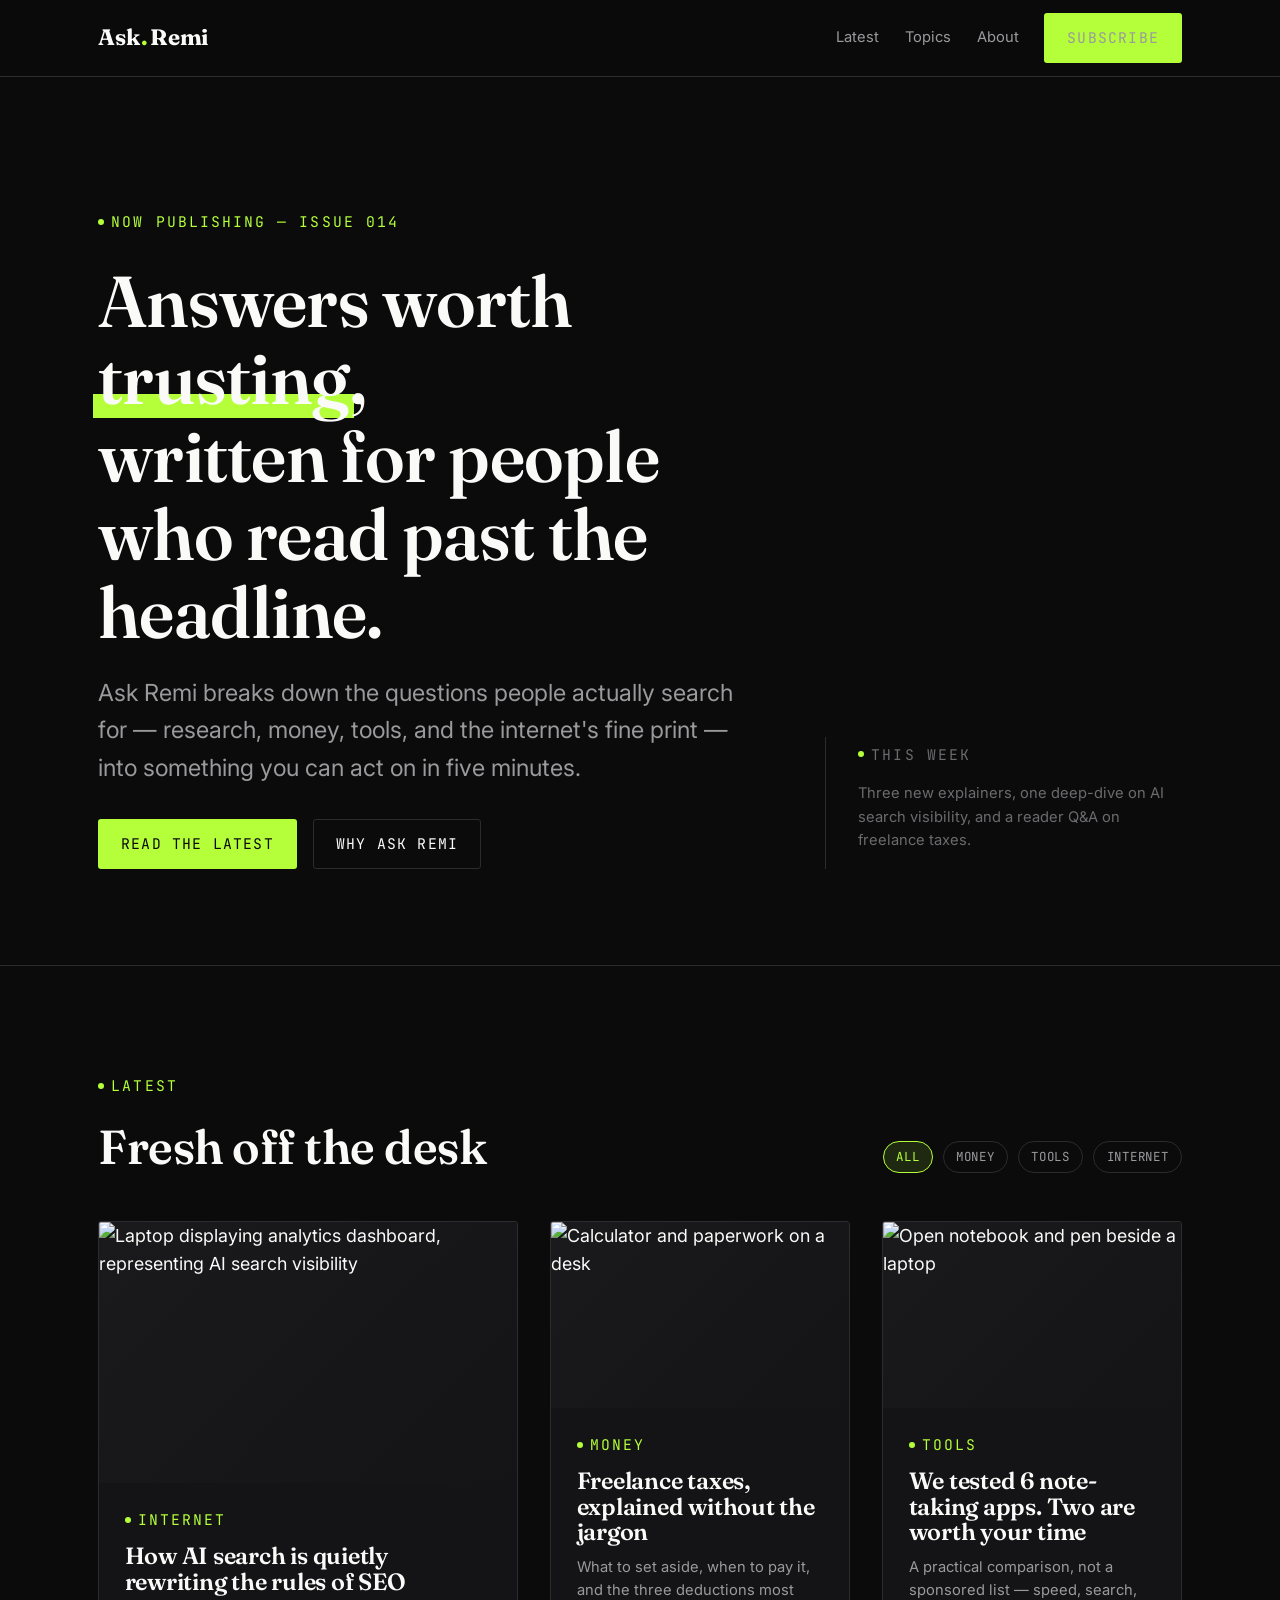
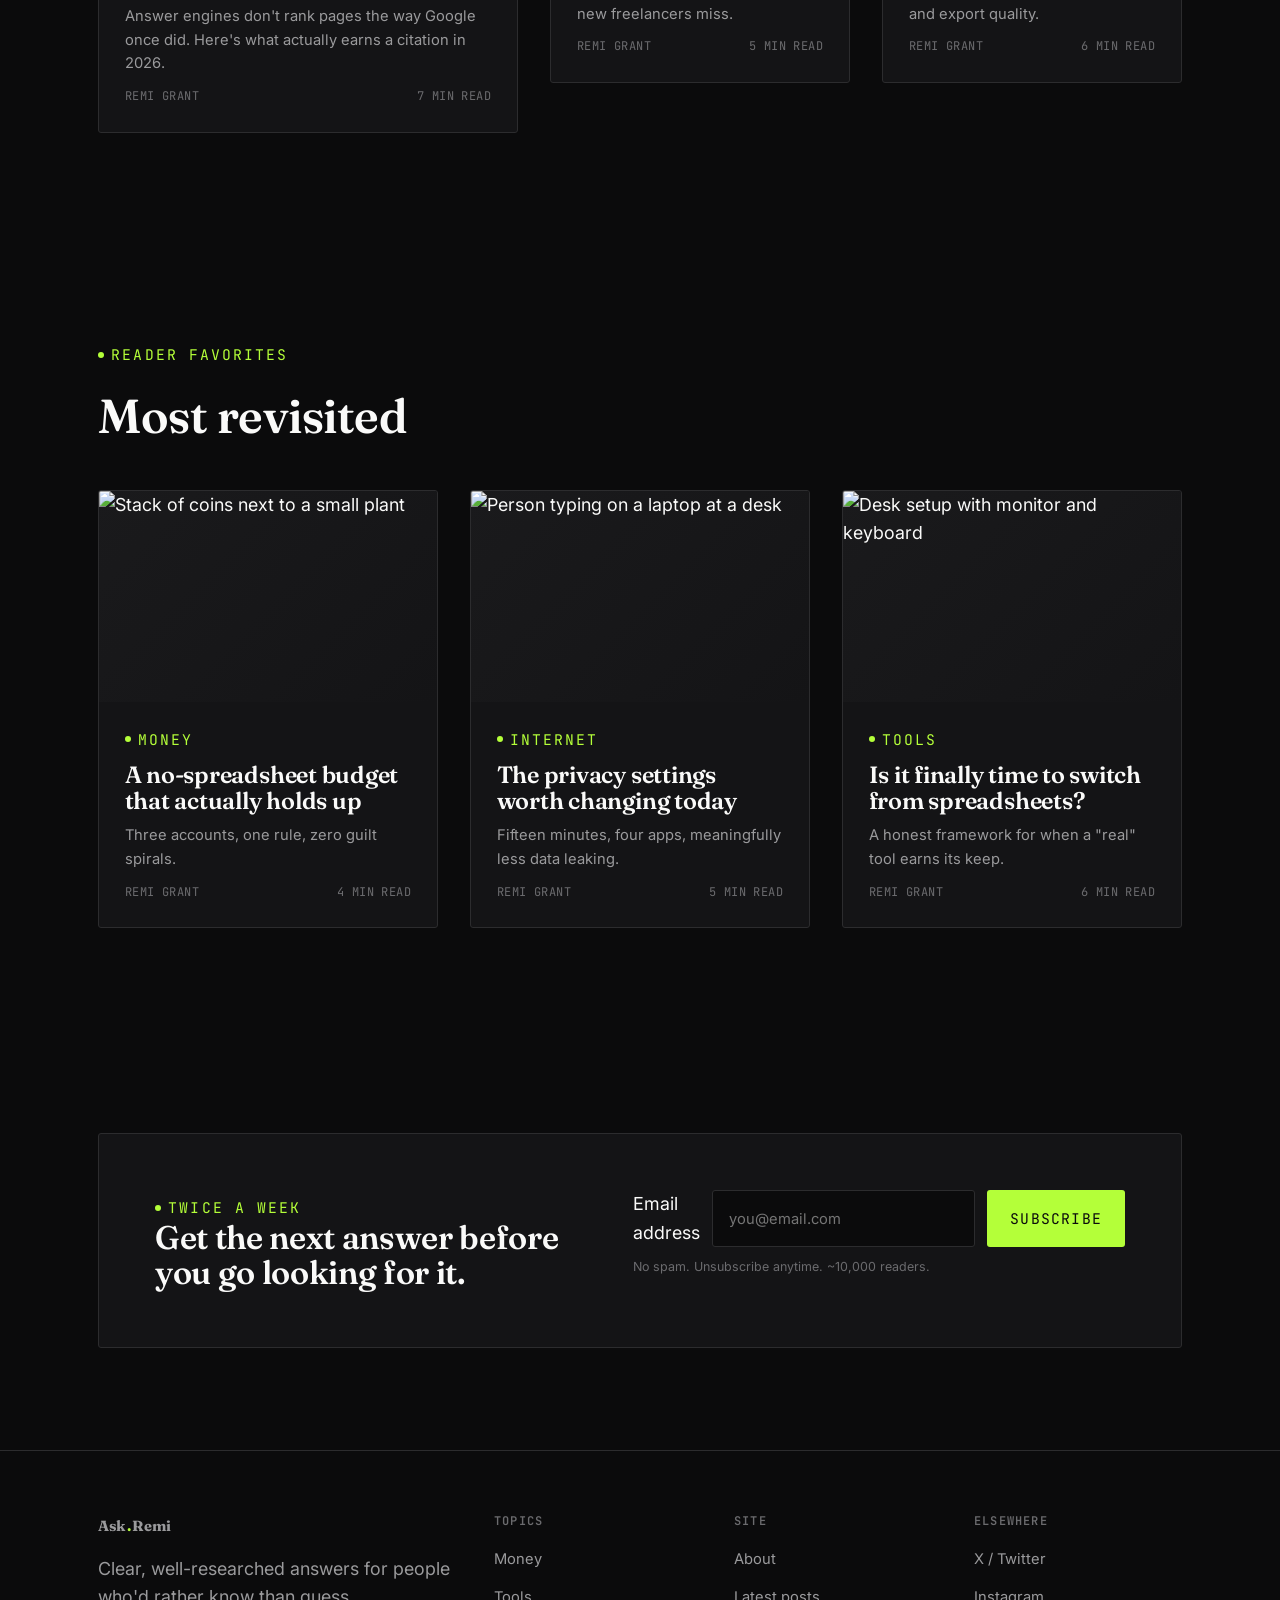
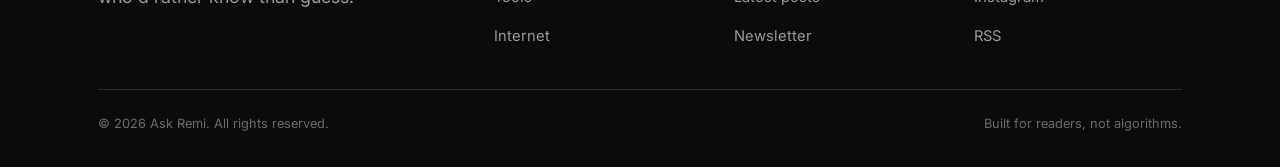
==== index.html @ 65ebf72b "Add files via upload" ====
<!DOCTYPE html>
<html lang="en">
<head>
<meta charset="UTF-8">
<meta name="viewport" content="width=device-width, initial-scale=1.0">

<!-- ============================================================
     SEO — Primary meta tags
     Edit title/description per your homepage focus keyword.
     ============================================================ -->
<title>Ask Remi — Straight Answers, Well Researched</title>
<meta name="description" content="Ask Remi is an independent blog delivering clear, well-researched answers on the questions people actually search for. No fluff, just useful.">
<meta name="robots" content="index, follow">
<link rel="canonical" href="https://www.askremi.com/">

<!-- Open Graph -->
<meta property="og:type" content="website">
<meta property="og:site_name" content="Ask Remi">
<meta property="og:title" content="Ask Remi — Straight Answers, Well Researched">
<meta property="og:description" content="Clear, well-researched answers on the questions people actually search for.">
<meta property="og:image" content="https://www.askremi.com/assets/og-cover.jpg">
<meta property="og:url" content="https://www.askremi.com/">

<!-- Twitter Card -->
<meta name="twitter:card" content="summary_large_image">
<meta name="twitter:title" content="Ask Remi — Straight Answers, Well Researched">
<meta name="twitter:description" content="Clear, well-researched answers on the questions people actually search for.">
<meta name="twitter:image" content="https://www.askremi.com/assets/og-cover.jpg">

<!-- Favicon -->
<link rel="icon" type="image/png" href="assets/favicon.png">

<!-- Fonts -->
<link rel="preconnect" href="https://fonts.googleapis.com">
<link rel="preconnect" href="https://fonts.gstatic.com" crossorigin>
<link href="https://fonts.googleapis.com/css2?family=Fraunces:opsz,wght@9..144,500;9..144,600;9..144,700&family=Inter:wght@400;500;600&family=JetBrains+Mono:wght@400;500&display=swap" rel="stylesheet">

<link rel="stylesheet" href="styles.css">

<!-- JSON-LD: Organization / Website -->
<script type="application/ld+json">
{
  "@context": "https://schema.org",
  "@type": "WebSite",
  "name": "Ask Remi",
  "url": "https://www.askremi.com/",
  "potentialAction": {
    "@type": "SearchAction",
    "target": "https://www.askremi.com/search?q={search_term_string}",
    "query-input": "required name=search_term_string"
  }
}
</script>
</head>
<body>

<!-- ============================================================
     HEADER
     ============================================================ -->
<header class="site-header">
  <div class="wrap">
    <a href="index.html" class="logo" aria-label="Ask Remi home">Ask<span class="dot">.</span>Remi</a>
    <nav class="main-nav" aria-label="Primary">
      <a href="index.html#latest">Latest</a>
      <a href="index.html#topics">Topics</a>
      <a href="about.html">About</a>
      <a href="index.html#newsletter" class="btn btn-primary">Subscribe</a>
    </nav>
    <button class="nav-toggle" aria-label="Toggle menu" aria-expanded="false">☰</button>
  </div>
</header>

<main>

  <!-- ============================================================
       HERO
       ============================================================ -->
  <section class="hero">
    <div class="wrap hero-grid">
      <div>
        <span class="eyebrow">Now publishing — Issue 014</span>
        <h1>Answers worth <span class="mark">trusting</span>,<br>written for people<br>who read past the headline.</h1>
        <p class="hero-sub">Ask Remi breaks down the questions people actually search for — research, money, tools, and the internet's fine print — into something you can act on in five minutes.</p>
        <div class="hero-actions">
          <a href="#latest" class="btn btn-primary">Read the latest</a>
          <a href="about.html" class="btn btn-ghost">Why Ask Remi</a>
        </div>
      </div>
      <div class="hero-meta">
        <p class="eyebrow">This week</p>
        <p>Three new explainers, one deep-dive on AI search visibility, and a reader Q&amp;A on freelance taxes.</p>
      </div>
    </div>
  </section>

  <!-- ============================================================
       FEATURED / LATEST POSTS
       ============================================================ -->
  <section class="section" id="latest">
    <div class="wrap">
      <div class="section-head" data-reveal>
        <div>
          <span class="eyebrow">Latest</span>
          <h2>Fresh off the desk</h2>
        </div>
        <div class="filters" id="topics">
          <button class="filter-pill active" data-filter="all">All</button>
          <button class="filter-pill" data-filter="money">Money</button>
          <button class="filter-pill" data-filter="tools">Tools</button>
          <button class="filter-pill" data-filter="internet">Internet</button>
        </div>
      </div>

      <div class="post-grid featured" data-reveal-group>
        <article class="card" data-category="internet" data-reveal>
          <a href="post-template.html" class="card-media" aria-label="Read: How AI search is rewriting SEO">
            <img src="https://images.unsplash.com/photo-1518770660439-4636190af475?w=1200&q=80" alt="Laptop displaying analytics dashboard, representing AI search visibility">
          </a>
          <div class="card-body">
            <span class="eyebrow">Internet</span>
            <h3><a href="post-template.html">How AI search is quietly rewriting the rules of SEO</a></h3>
            <p class="card-excerpt">Answer engines don't rank pages the way Google once did. Here's what actually earns a citation in 2026.</p>
            <div class="card-foot"><span>Remi Grant</span><span>7 min read</span></div>
          </div>
        </article>

        <article class="card" data-category="money" data-reveal>
          <a href="post-template.html" class="card-media" aria-label="Read: Freelance taxes explained">
            <img src="https://images.unsplash.com/photo-1554224155-6726b3ff858f?w=800&q=80" alt="Calculator and paperwork on a desk">
          </a>
          <div class="card-body">
            <span class="eyebrow">Money</span>
            <h3><a href="post-template.html">Freelance taxes, explained without the jargon</a></h3>
            <p class="card-excerpt">What to set aside, when to pay it, and the three deductions most new freelancers miss.</p>
            <div class="card-foot"><span>Remi Grant</span><span>5 min read</span></div>
          </div>
        </article>

        <article class="card" data-category="tools" data-reveal>
          <a href="post-template.html" class="card-media" aria-label="Read: Best note-taking tools compared">
            <img src="https://images.unsplash.com/photo-1517842645767-c639042777db?w=800&q=80" alt="Open notebook and pen beside a laptop">
          </a>
          <div class="card-body">
            <span class="eyebrow">Tools</span>
            <h3><a href="post-template.html">We tested 6 note-taking apps. Two are worth your time</a></h3>
            <p class="card-excerpt">A practical comparison, not a sponsored list — speed, search, and export quality.</p>
            <div class="card-foot"><span>Remi Grant</span><span>6 min read</span></div>
          </div>
        </article>
      </div>
    </div>
  </section>

  <!-- ============================================================
       SECONDARY POST GRID
       ============================================================ -->
  <section class="section">
    <div class="wrap">
      <div class="section-head" data-reveal>
        <div>
          <span class="eyebrow">Reader favorites</span>
          <h2>Most revisited</h2>
        </div>
      </div>
      <div class="post-grid" data-reveal-group>
        <article class="card" data-category="money" data-reveal>
          <a href="post-template.html" class="card-media">
            <img src="https://images.unsplash.com/photo-1450101499163-c8848c66ca85?w=800&q=80" alt="Stack of coins next to a small plant">
          </a>
          <div class="card-body">
            <span class="eyebrow">Money</span>
            <h3><a href="post-template.html">A no-spreadsheet budget that actually holds up</a></h3>
            <p class="card-excerpt">Three accounts, one rule, zero guilt spirals.</p>
            <div class="card-foot"><span>Remi Grant</span><span>4 min read</span></div>
          </div>
        </article>
        <article class="card" data-category="internet" data-reveal>
          <a href="post-template.html" class="card-media">
            <img src="https://images.unsplash.com/photo-1519389950473-47ba0277781c?w=800&q=80" alt="Person typing on a laptop at a desk">
          </a>
          <div class="card-body">
            <span class="eyebrow">Internet</span>
            <h3><a href="post-template.html">The privacy settings worth changing today</a></h3>
            <p class="card-excerpt">Fifteen minutes, four apps, meaningfully less data leaking.</p>
            <div class="card-foot"><span>Remi Grant</span><span>5 min read</span></div>
          </div>
        </article>
        <article class="card" data-category="tools" data-reveal>
          <a href="post-template.html" class="card-media">
            <img src="https://images.unsplash.com/photo-1484480974693-6ca0a78fb36b?w=800&q=80" alt="Desk setup with monitor and keyboard">
          </a>
          <div class="card-body">
            <span class="eyebrow">Tools</span>
            <h3><a href="post-template.html">Is it finally time to switch from spreadsheets?</a></h3>
            <p class="card-excerpt">A honest framework for when a "real" tool earns its keep.</p>
            <div class="card-foot"><span>Remi Grant</span><span>6 min read</span></div>
          </div>
        </article>
      </div>
    </div>
  </section>

  <!-- ============================================================
       NEWSLETTER CTA
       ============================================================ -->
  <section class="section" id="newsletter">
    <div class="wrap">
      <div class="newsletter" data-reveal>
        <div>
          <span class="eyebrow">Twice a week</span>
          <h2>Get the next answer before you go looking for it.</h2>
        </div>
        <div>
          <form class="newsletter-form" action="#" method="post">
            <label class="visually-hidden" for="email">Email address</label>
            <input id="email" type="email" placeholder="you@email.com" required autocomplete="email">
            <button type="submit" class="btn btn-primary">Subscribe</button>
          </form>
          <p class="newsletter-note">No spam. Unsubscribe anytime. ~10,000 readers.</p>
        </div>
      </div>
    </div>
  </section>

</main>

<!-- ============================================================
     FOOTER
     ============================================================ -->
<footer class="site-footer">
  <div class="wrap">
    <div class="footer-grid">
      <div>
        <a href="index.html" class="logo" aria-label="Ask Remi home">Ask<span class="dot">.</span>Remi</a>
        <p style="margin-top:1rem; max-width:32ch;">Clear, well-researched answers for people who'd rather know than guess.</p>
      </div>
      <div>
        <h4>Topics</h4>
        <ul>
          <li><a href="index.html#topics">Money</a></li>
          <li><a href="index.html#topics">Tools</a></li>
          <li><a href="index.html#topics">Internet</a></li>
        </ul>
      </div>
      <div>
        <h4>Site</h4>
        <ul>
          <li><a href="about.html">About</a></li>
          <li><a href="index.html#latest">Latest posts</a></li>
          <li><a href="index.html#newsletter">Newsletter</a></li>
        </ul>
      </div>
      <div>
        <h4>Elsewhere</h4>
        <ul>
          <li><a href="#">X / Twitter</a></li>
          <li><a href="#">Instagram</a></li>
          <li><a href="#">RSS</a></li>
        </ul>
      </div>
    </div>
    <div class="footer-bottom">
      <span>© 2026 Ask Remi. All rights reserved.</span>
      <span>Built for readers, not algorithms.</span>
    </div>
  </div>
</footer>

<script src="script.js"></script>
</body>
</html>
---- styles.css ----
/* ============================================================
   ASK REMI — DESIGN SYSTEM
   A briefing-note aesthetic: black "page", neon green highlighter
   ink used the way an editor marks up a page that matters.
   ============================================================ */

:root {
  /* Color */
  --bg: #0b0b0c;
  --bg-panel: #141416;
  --surface: #1a1a1c;
  --hairline: #2c2c2e;
  --white: #fafaf9;
  --grey-100: #e4e4e2;
  --grey-300: #9a9a9c;
  --grey-500: #6b6b6e;
  --grey-700: #3a3a3c;
  --accent: #b4ff39;       /* neon green — the highlighter */
  --accent-dim: #8fe013;   /* for AA contrast on light backgrounds */
  --accent-soft: rgba(180, 255, 57, 0.12);

  /* Type */
  --font-display: "Fraunces", "Iowan Old Style", Georgia, serif;
  --font-body: "Inter", -apple-system, BlinkMacSystemFont, "Segoe UI", sans-serif;
  --font-mono: "JetBrains Mono", "SF Mono", Menlo, monospace;

  /* Scale */
  --step--1: clamp(0.83rem, 0.8rem + 0.15vw, 0.95rem);
  --step-0: clamp(1rem, 0.96rem + 0.2vw, 1.125rem);
  --step-1: clamp(1.25rem, 1.15rem + 0.4vw, 1.5rem);
  --step-2: clamp(1.6rem, 1.4rem + 0.8vw, 2.1rem);
  --step-3: clamp(2.1rem, 1.7rem + 1.6vw, 3.2rem);
  --step-4: clamp(2.8rem, 2.1rem + 3vw, 5rem);

  /* Layout */
  --max-w: 1180px;
  --gutter: clamp(1.25rem, 4vw, 3rem);
  --radius: 3px;

  /* Motion */
  --ease: cubic-bezier(0.22, 1, 0.36, 1);
  --dur: 0.6s;
}

* { box-sizing: border-box; }
html { scroll-behavior: smooth; }

@media (prefers-reduced-motion: reduce) {
  html { scroll-behavior: auto; }
  *, *::before, *::after {
    animation-duration: 0.001ms !important;
    animation-iteration-count: 1 !important;
    transition-duration: 0.001ms !important;
    scroll-behavior: auto !important;
  }
}

body {
  margin: 0;
  background: var(--bg);
  color: var(--white);
  font-family: var(--font-body);
  font-size: var(--step-0);
  line-height: 1.6;
  -webkit-font-smoothing: antialiased;
}

img { max-width: 100%; display: block; }

a { color: inherit; text-decoration: none; }

::selection { background: var(--accent); color: var(--bg); }

:focus-visible {
  outline: 2px solid var(--accent);
  outline-offset: 3px;
}

.wrap {
  max-width: var(--max-w);
  margin-inline: auto;
  padding-inline: var(--gutter);
}

h1, h2, h3, h4 {
  font-family: var(--font-display);
  font-weight: 600;
  line-height: 1.08;
  margin: 0;
  letter-spacing: -0.01em;
}

p { color: var(--grey-300); margin: 0 0 1.1em; }

.eyebrow {
  font-family: var(--font-mono);
  font-size: var(--step--1);
  text-transform: uppercase;
  letter-spacing: 0.14em;
  color: var(--accent);
  display: inline-flex;
  align-items: center;
  gap: 0.5em;
}
.eyebrow::before {
  content: "";
  width: 6px;
  height: 6px;
  background: var(--accent);
  border-radius: 50%;
  display: inline-block;
}

/* ---------------- Header ---------------- */
.site-header {
  position: sticky;
  top: 0;
  z-index: 50;
  background: rgba(11, 11, 12, 0.86);
  backdrop-filter: blur(10px);
  border-bottom: 1px solid var(--hairline);
}
.site-header .wrap {
  display: flex;
  align-items: center;
  justify-content: space-between;
  height: 76px;
}
.logo {
  font-family: var(--font-display);
  font-size: 1.4rem;
  font-weight: 700;
  letter-spacing: -0.01em;
  display: flex;
  align-items: baseline;
  gap: 2px;
}
.logo .dot { color: var(--accent); }

.main-nav {
  display: flex;
  align-items: center;
  gap: clamp(1rem, 2vw, 2.25rem);
}
.main-nav a {
  font-size: var(--step--1);
  color: var(--grey-300);
  transition: color 0.25s var(--ease);
  position: relative;
}
.main-nav a:not(.btn):hover { color: var(--white); }
.main-nav a:not(.btn)::after {
  content: "";
  position: absolute;
  left: 0; bottom: -6px;
  width: 0; height: 1px;
  background: var(--accent);
  transition: width 0.3s var(--ease);
}
.main-nav a:not(.btn):hover::after { width: 100%; }

.nav-toggle {
  display: none;
  background: none;
  border: 1px solid var(--hairline);
  color: var(--white);
  width: 40px; height: 40px;
  border-radius: var(--radius);
  cursor: pointer;
}

/* ---------------- Buttons / CTA ---------------- */
.btn {
  display: inline-flex;
  align-items: center;
  gap: 0.5em;
  font-family: var(--font-mono);
  font-size: var(--step--1);
  text-transform: uppercase;
  letter-spacing: 0.08em;
  padding: 0.85em 1.5em;
  border-radius: var(--radius);
  border: 1px solid transparent;
  cursor: pointer;
  transition: transform 0.25s var(--ease), background 0.25s var(--ease), color 0.25s var(--ease), border-color .25s var(--ease);
}
.btn-primary {
  background: var(--accent);
  color: #0b0b0c;
}
.btn-primary:hover { transform: translateY(-2px); background: #c6ff66; }
.btn-ghost {
  border-color: var(--hairline);
  color: var(--white);
}
.btn-ghost:hover { border-color: var(--accent); color: var(--accent); }

/* ---------------- Hero ---------------- */
.hero {
  padding: clamp(4rem, 10vw, 8rem) 0 clamp(3rem, 8vw, 6rem);
  border-bottom: 1px solid var(--hairline);
  position: relative;
  overflow: hidden;
}
.hero-grid {
  display: grid;
  grid-template-columns: 1.3fr 0.7fr;
  gap: clamp(2rem, 5vw, 4rem);
  align-items: end;
}
.hero h1 {
  font-size: var(--step-4);
  margin-top: 0.4em;
}
.hero .mark {
  position: relative;
  white-space: nowrap;
}
.hero .mark::after {
  content: "";
  position: absolute;
  left: -2%; right: -2%; bottom: 0.06em;
  height: 0.34em;
  background: var(--accent);
  z-index: -1;
  transform-origin: left;
  transform: scaleX(0);
  animation: markIn 0.9s var(--ease) 0.5s forwards;
}
@keyframes markIn { to { transform: scaleX(1); } }

.hero-sub {
  max-width: 46ch;
  font-size: var(--step-1);
  color: var(--grey-300);
  margin-top: 1.4rem;
}
.hero-meta {
  border-left: 1px solid var(--hairline);
  padding-left: clamp(1.25rem, 3vw, 2rem);
}
.hero-meta p { color: var(--grey-500); font-size: var(--step--1); }
.hero-actions { display: flex; gap: 1rem; margin-top: 2rem; flex-wrap: wrap; }

/* ---------------- Sections ---------------- */
.section { padding: clamp(3.5rem, 8vw, 6.5rem) 0; }
.section-head {
  display: flex;
  justify-content: space-between;
  align-items: flex-end;
  gap: 2rem;
  margin-bottom: clamp(2rem, 5vw, 3rem);
  flex-wrap: wrap;
}
.section-head h2 { font-size: var(--step-3); margin-top: 0.5em; }

/* Category filter pills */
.filters { display: flex; gap: 0.6rem; flex-wrap: wrap; }
.filter-pill {
  font-family: var(--font-mono);
  font-size: 0.78rem;
  text-transform: uppercase;
  letter-spacing: 0.06em;
  padding: 0.5em 1em;
  border: 1px solid var(--hairline);
  border-radius: 999px;
  color: var(--grey-300);
  background: transparent;
  cursor: pointer;
  transition: all 0.25s var(--ease);
}
.filter-pill:hover, .filter-pill.active {
  border-color: var(--accent);
  color: var(--accent);
  background: var(--accent-soft);
}

/* Post grid + cards */
.post-grid {
  display: grid;
  grid-template-columns: repeat(3, 1fr);
  gap: clamp(1.25rem, 3vw, 2rem);
}
.post-grid.featured { grid-template-columns: 1.4fr 1fr 1fr; }
.post-grid.featured .card:first-child { grid-row: span 2; }

.card {
  background: var(--bg-panel);
  border: 1px solid var(--hairline);
  border-radius: var(--radius);
  overflow: hidden;
  display: flex;
  flex-direction: column;
  transition: transform 0.4s var(--ease), border-color 0.4s var(--ease);
}
.card:hover { transform: translateY(-6px); border-color: var(--grey-700); }
.card-media {
  aspect-ratio: 16/10;
  background: linear-gradient(135deg, var(--surface), var(--bg-panel));
  position: relative;
  overflow: hidden;
}
.card-media img { width: 100%; height: 100%; object-fit: cover; transition: transform 0.6s var(--ease); }
.card:hover .card-media img { transform: scale(1.06); }
.card-body { padding: clamp(1.1rem, 2.5vw, 1.6rem); display: flex; flex-direction: column; gap: 0.7rem; flex: 1; }
.card-body h3 { font-size: var(--step-1); }
.card-body h3 a { transition: color 0.25s var(--ease); }
.card-body h3 a:hover { color: var(--accent); }
.card-excerpt { font-size: var(--step--1); margin: 0; }
.card-foot {
  margin-top: auto;
  display: flex;
  justify-content: space-between;
  font-family: var(--font-mono);
  font-size: 0.75rem;
  color: var(--grey-500);
  text-transform: uppercase;
  letter-spacing: 0.04em;
}

/* Newsletter */
.newsletter {
  background: var(--bg-panel);
  border: 1px solid var(--hairline);
  border-radius: var(--radius);
  padding: clamp(2rem, 6vw, 3.5rem);
  display: grid;
  grid-template-columns: 1.1fr 0.9fr;
  gap: 2rem;
  align-items: center;
}
.newsletter h2 { font-size: var(--step-2); }
.newsletter-form { display: flex; gap: 0.75rem; }
.newsletter-form input {
  flex: 1;
  background: var(--bg);
  border: 1px solid var(--hairline);
  border-radius: var(--radius);
  padding: 0.9em 1.1em;
  color: var(--white);
  font-family: var(--font-body);
  font-size: var(--step--1);
}
.newsletter-form input:focus { border-color: var(--accent); outline: none; }
.newsletter-note { font-size: 0.78rem; color: var(--grey-500); margin-top: 0.6rem; }

/* Footer */
.site-footer {
  border-top: 1px solid var(--hairline);
  padding: clamp(2.5rem, 6vw, 4rem) 0 2rem;
}
.footer-grid {
  display: grid;
  grid-template-columns: 1.4fr 0.8fr 0.8fr 0.8fr;
  gap: 2rem;
  padding-bottom: 2.5rem;
  border-bottom: 1px solid var(--hairline);
}
.footer-grid h4 {
  font-family: var(--font-mono);
  font-size: 0.75rem;
  text-transform: uppercase;
  letter-spacing: 0.1em;
  color: var(--grey-500);
  margin-bottom: 1rem;
}
.footer-grid ul { list-style: none; margin: 0; padding: 0; display: flex; flex-direction: column; gap: 0.6rem; }
.footer-grid a { color: var(--grey-300); font-size: var(--step--1); transition: color 0.25s var(--ease); }
.footer-grid a:hover { color: var(--accent); }
.footer-bottom {
  display: flex;
  justify-content: space-between;
  align-items: center;
  padding-top: 1.5rem;
  font-size: 0.8rem;
  color: var(--grey-500);
  flex-wrap: wrap;
  gap: 1rem;
}

/* ---------------- Scroll reveal utility ---------------- */
[data-reveal] {
  opacity: 0;
  transform: translateY(24px);
  transition: opacity 0.8s var(--ease), transform 0.8s var(--ease);
}
[data-reveal].is-visible { opacity: 1; transform: translateY(0); }
[data-reveal-group] > * { transition-delay: calc(var(--i, 0) * 90ms); }

/* ---------------- Post/article page ---------------- */
.post-hero {
  padding: clamp(2.5rem, 6vw, 4.5rem) 0 0;
}
.post-hero .eyebrow { margin-bottom: 1rem; }
.post-hero h1 { font-size: var(--step-4); max-width: 22ch; }
.post-meta {
  display: flex;
  align-items: center;
  gap: 1.5rem;
  margin-top: 1.75rem;
  padding-bottom: 1.75rem;
  border-bottom: 1px solid var(--hairline);
  font-family: var(--font-mono);
  font-size: 0.8rem;
  color: var(--grey-500);
  flex-wrap: wrap;
}
.post-hero-media {
  margin-top: 2rem;
  aspect-ratio: 21/9;
  background: var(--bg-panel);
  border-radius: var(--radius);
  overflow: hidden;
}
.post-hero-media img { width: 100%; height: 100%; object-fit: cover; }

.post-layout {
  display: grid;
  grid-template-columns: 1fr 220px;
  gap: clamp(2rem, 5vw, 4rem);
  padding: clamp(2.5rem, 6vw, 4rem) 0;
}
.post-body { max-width: 68ch; font-size: var(--step-0); }
.post-body h2 { font-size: var(--step-2); margin-top: 2em; margin-bottom: 0.6em; }
.post-body h3 { font-size: var(--step-1); margin-top: 1.6em; margin-bottom: 0.5em; }
.post-body p { color: var(--grey-100); }
.post-body a { color: var(--accent); text-decoration: underline; text-decoration-color: var(--accent-soft); text-underline-offset: 3px; }
.post-body blockquote {
  margin: 2em 0;
  padding: 0.2em 0 0.2em 1.5em;
  border-left: 2px solid var(--accent);
  font-family: var(--font-display);
  font-size: var(--step-1);
  color: var(--white);
  font-style: italic;
}
.post-body figure { margin: 2.2em 0; }
.post-body figure img { border-radius: var(--radius); }
.post-body figcaption { font-family: var(--font-mono); font-size: 0.78rem; color: var(--grey-500); margin-top: 0.6em; }
.post-body .video-embed { position: relative; padding-top: 56.25%; margin: 2.2em 0; border-radius: var(--radius); overflow: hidden; }
.post-body .video-embed iframe { position: absolute; inset: 0; width: 100%; height: 100%; border: 0; }
.post-cta {
  margin: 2.5em 0;
  padding: 1.75em 2em;
  background: var(--bg-panel);
  border: 1px solid var(--hairline);
  border-radius: var(--radius);
  display: flex;
  align-items: center;
  justify-content: space-between;
  gap: 1.5rem;
  flex-wrap: wrap;
}
.post-cta p { margin: 0; color: var(--white); font-family: var(--font-display); font-size: var(--step-1); }

.post-sidebar { position: sticky; top: 100px; align-self: start; height: fit-content; }
.share-list { display: flex; flex-direction: column; gap: 0.75rem; margin-top: 1rem; }
.share-list a {
  font-family: var(--font-mono);
  font-size: 0.78rem;
  text-transform: uppercase;
  letter-spacing: 0.06em;
  color: var(--grey-300);
  display: flex; align-items: center; gap: 0.6em;
  transition: color 0.25s var(--ease);
}
.share-list a:hover { color: var(--accent); }

.related {
  border-top: 1px solid var(--hairline);
  padding: clamp(3rem, 7vw, 5rem) 0;
}

/* ---------------- Responsive ---------------- */
@media (max-width: 900px) {
  .hero-grid { grid-template-columns: 1fr; }
  .hero-meta { border-left: none; border-top: 1px solid var(--hairline); padding-left: 0; padding-top: 1.5rem; }
  .post-grid, .post-grid.featured { grid-template-columns: 1fr 1fr; }
  .post-grid.featured .card:first-child { grid-column: span 2; grid-row: span 1; }
  .newsletter { grid-template-columns: 1fr; }
  .footer-grid { grid-template-columns: 1fr 1fr; }
  .post-layout { grid-template-columns: 1fr; }
  .post-sidebar { position: static; order: -1; }
}

@media (max-width: 640px) {
  .main-nav { position: fixed; inset: 76px 0 0 0; background: var(--bg); flex-direction: column; align-items: flex-start; padding: 2rem var(--gutter); gap: 1.5rem; transform: translateX(100%); transition: transform 0.4s var(--ease); }
  .main-nav.open { transform: translateX(0); }
  .nav-toggle { display: block; }
  .post-grid, .post-grid.featured { grid-template-columns: 1fr; }
  .footer-grid { grid-template-columns: 1fr 1fr; }
}
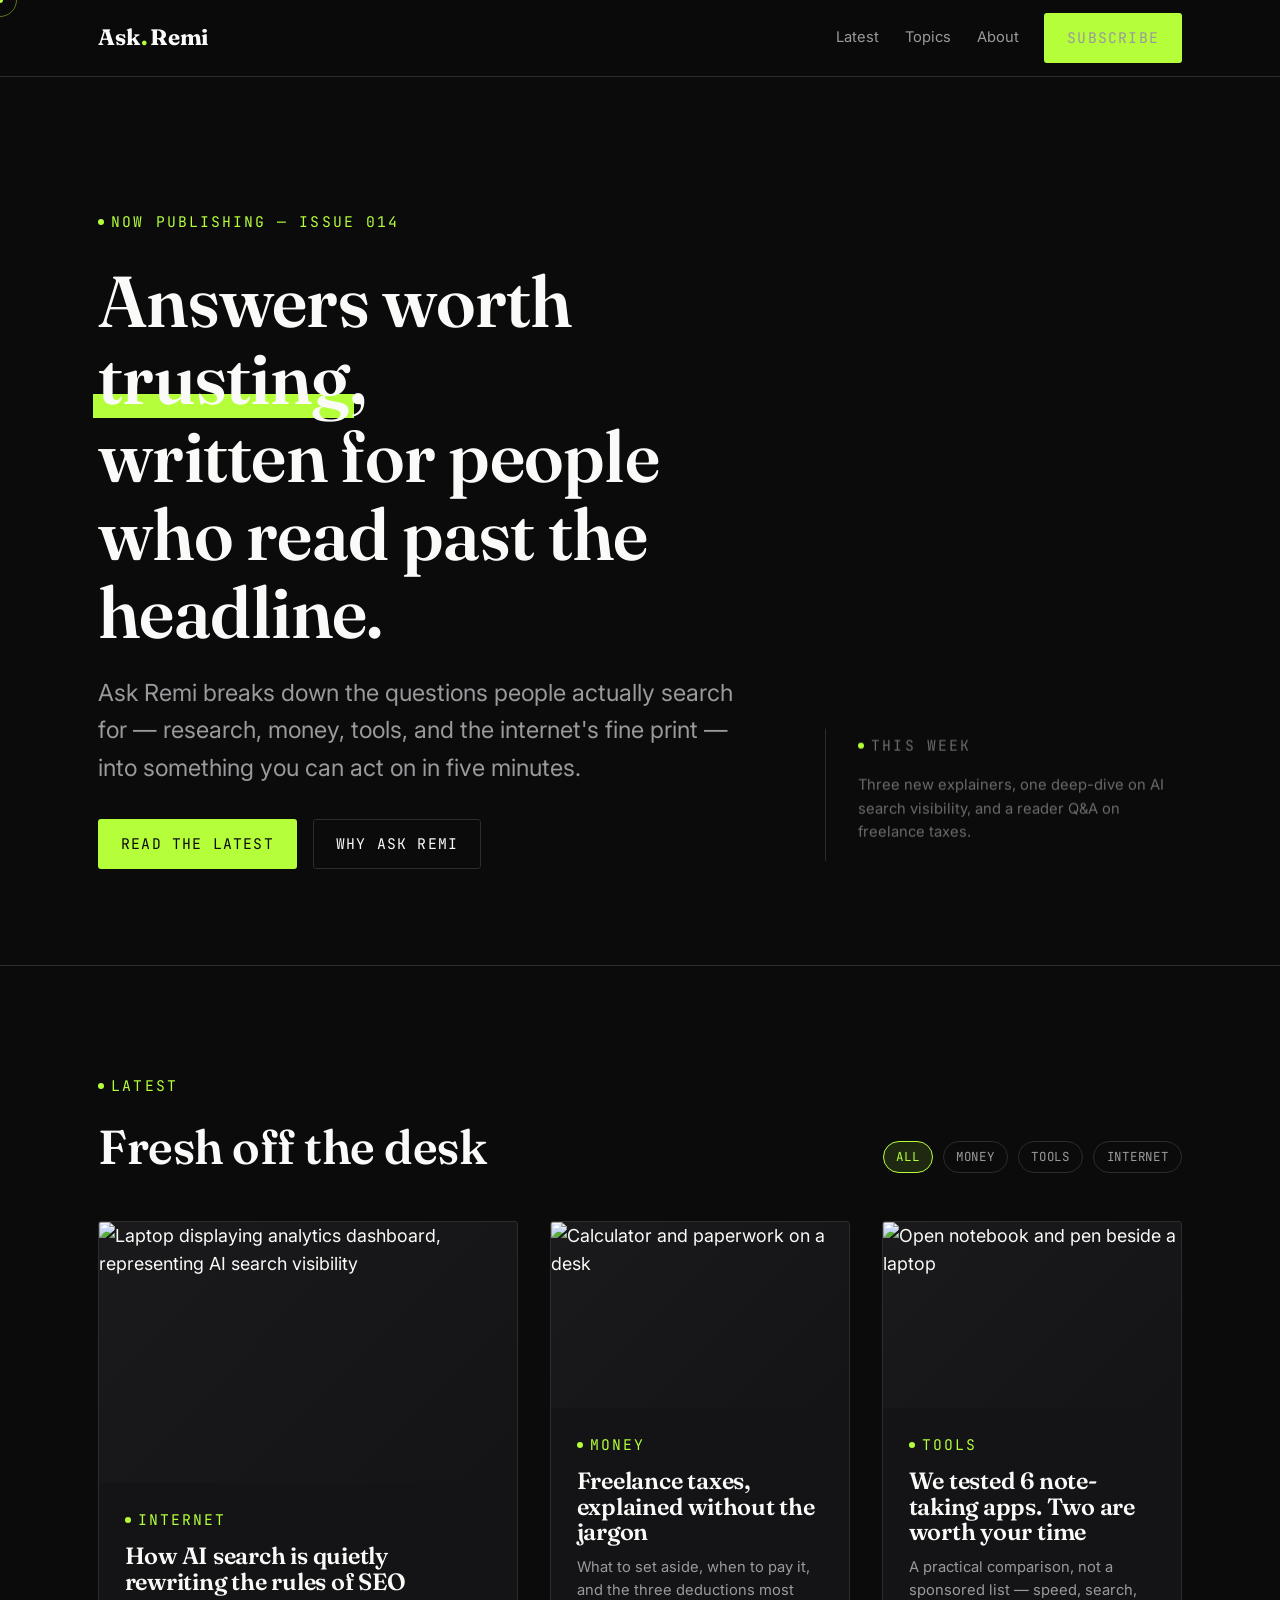
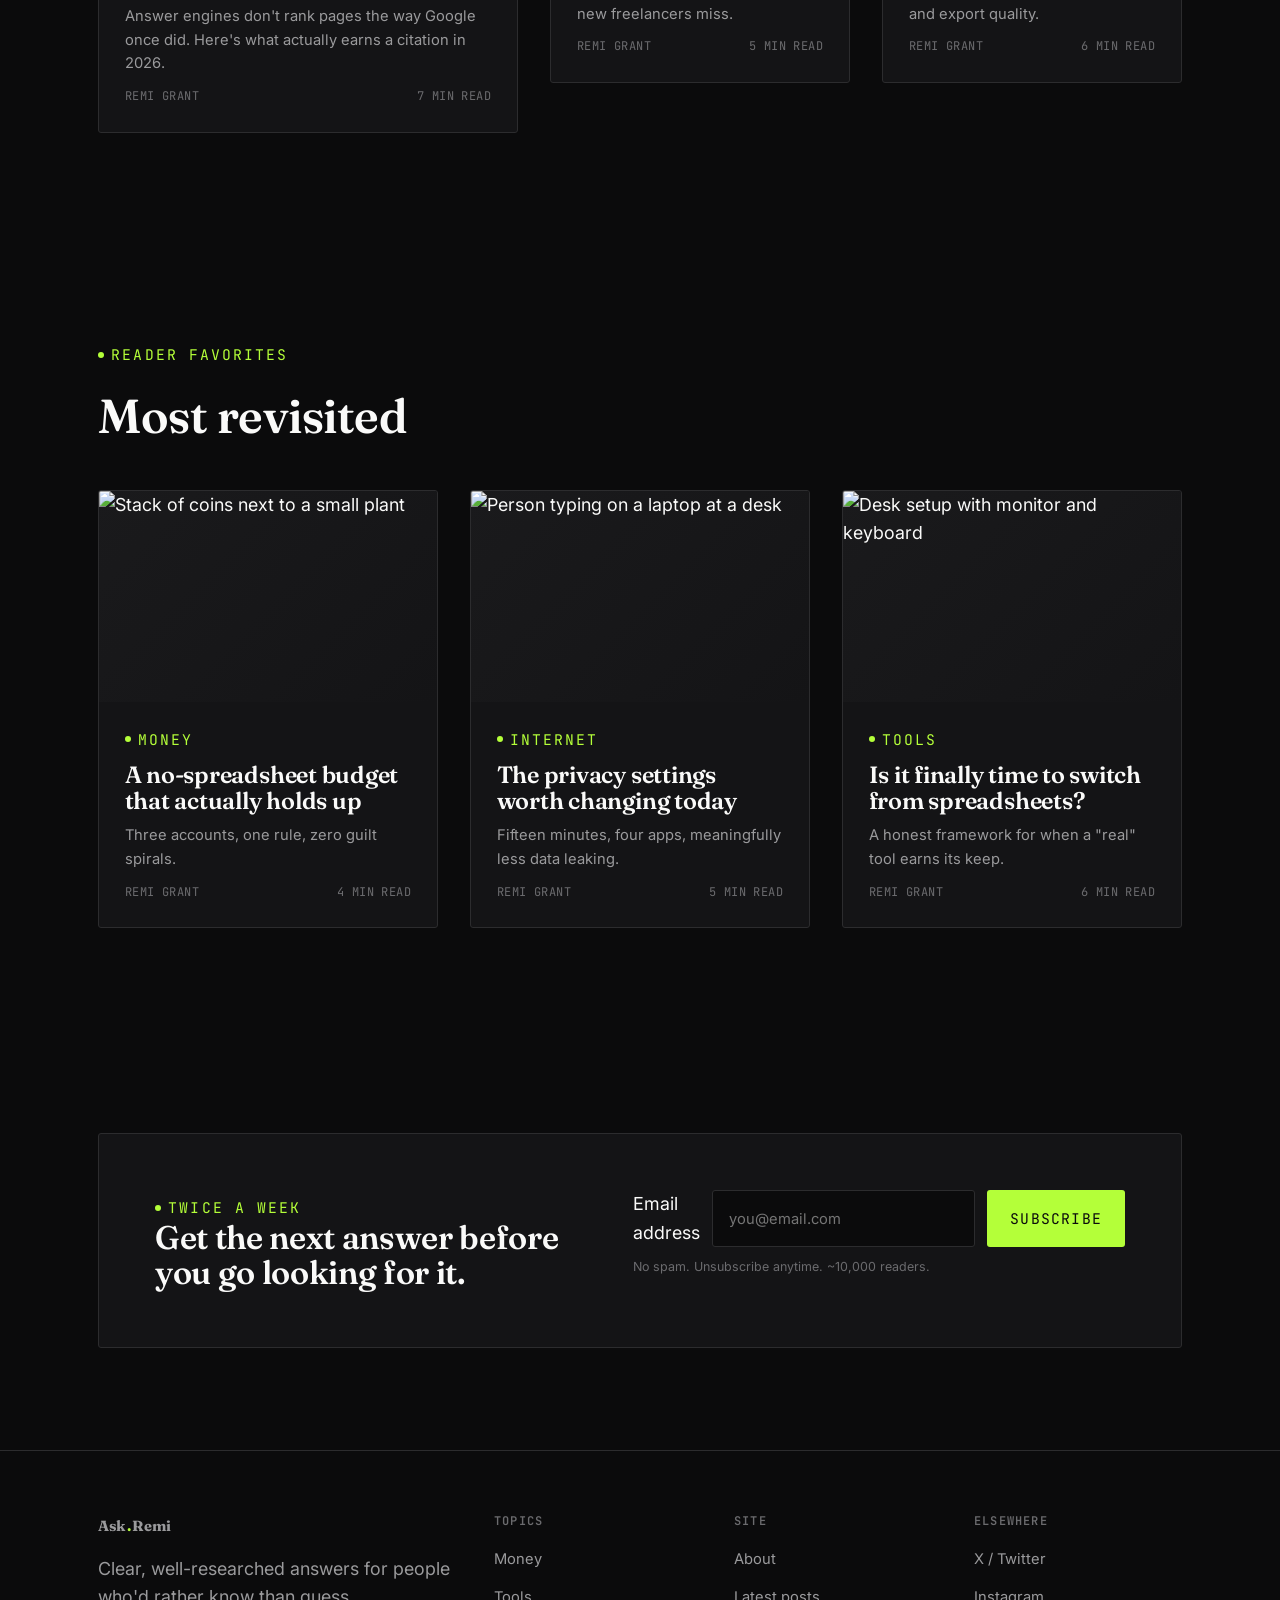
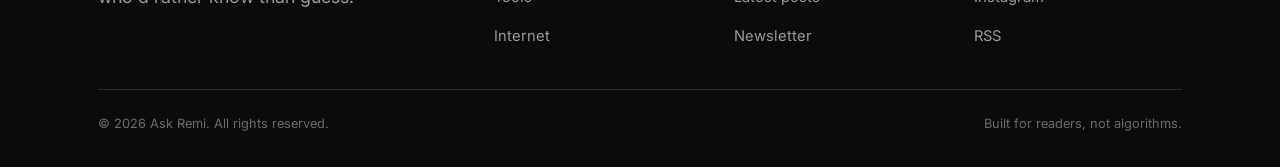
==== commit 651561f6: "Add files via upload" ====
--- a/index.html
+++ b/index.html
@@ -86,7 +86,7 @@
           <a href="about.html" class="btn btn-ghost">Why Ask Remi</a>
         </div>
       </div>
-      <div class="hero-meta">
+      <div class="hero-meta" data-parallax="0.2">
         <p class="eyebrow">This week</p>
         <p>Three new explainers, one deep-dive on AI search visibility, and a reader Q&amp;A on freelance taxes.</p>
       </div>
--- a/styles.css
+++ b/styles.css
@@ -188,7 +188,8 @@
   background: var(--accent);
   color: #0b0b0c;
 }
-.btn-primary:hover { transform: translateY(-2px); background: #c6ff66; }
+.btn-primary:hover { background: #c6ff66; }
+.btn.is-magnetic { transition: transform 0.15s ease-out, background 0.25s var(--ease), color 0.25s var(--ease), border-color 0.25s var(--ease); }
 .btn-ghost {
   border-color: var(--hairline);
   color: var(--white);
@@ -291,9 +292,13 @@
   overflow: hidden;
   display: flex;
   flex-direction: column;
-  transition: transform 0.4s var(--ease), border-color 0.4s var(--ease);
-}
-.card:hover { transform: translateY(-6px); border-color: var(--grey-700); }
+  transform: perspective(900px) rotateX(var(--ry, 0deg)) rotateY(var(--rx, 0deg)) translateY(var(--ty, 0px));
+  transition: transform 0.15s ease-out, border-color 0.4s var(--ease), box-shadow 0.4s var(--ease);
+}
+.card:hover {
+  border-color: var(--grey-700);
+  box-shadow: 0 20px 40px -20px rgba(180, 255, 57, 0.15);
+}
 .card-media {
   aspect-ratio: 16/10;
   background: linear-gradient(135deg, var(--surface), var(--bg-panel));
@@ -471,6 +476,51 @@
   padding: clamp(3rem, 7vw, 5rem) 0;
 }
 
+/* ---------------- Scroll progress bar ---------------- */
+.scroll-progress {
+  position: fixed;
+  top: 0; left: 0;
+  height: 3px;
+  width: 0%;
+  background: linear-gradient(90deg, var(--accent), #eaffb8);
+  box-shadow: 0 0 12px var(--accent-soft);
+  z-index: 100;
+  will-change: width;
+}
+
+/* ---------------- Custom cursor ---------------- */
+.cursor-dot, .cursor-ring {
+  position: fixed;
+  top: 0; left: 0;
+  pointer-events: none;
+  border-radius: 50%;
+  z-index: 99;
+  transform: translate(-50%, -50%);
+  will-change: transform;
+}
+.cursor-dot {
+  width: 6px; height: 6px;
+  background: var(--accent);
+}
+.cursor-ring {
+  width: 34px; height: 34px;
+  border: 1px solid var(--accent);
+  opacity: 0.45;
+  transition: width 0.25s var(--ease), height 0.25s var(--ease), opacity 0.25s var(--ease), background 0.25s var(--ease);
+}
+.cursor-ring.is-active {
+  width: 56px; height: 56px;
+  opacity: 0.9;
+  background: var(--accent-soft);
+}
+/* Hide the custom cursor on touch devices and respect reduced motion */
+@media (pointer: coarse), (prefers-reduced-motion: reduce) {
+  .cursor-dot, .cursor-ring, .scroll-progress { display: none; }
+}
+
+/* ---------------- Parallax hook ---------------- */
+[data-parallax] { will-change: transform; }
+
 /* ---------------- Responsive ---------------- */
 @media (max-width: 900px) {
   .hero-grid { grid-template-columns: 1fr; }
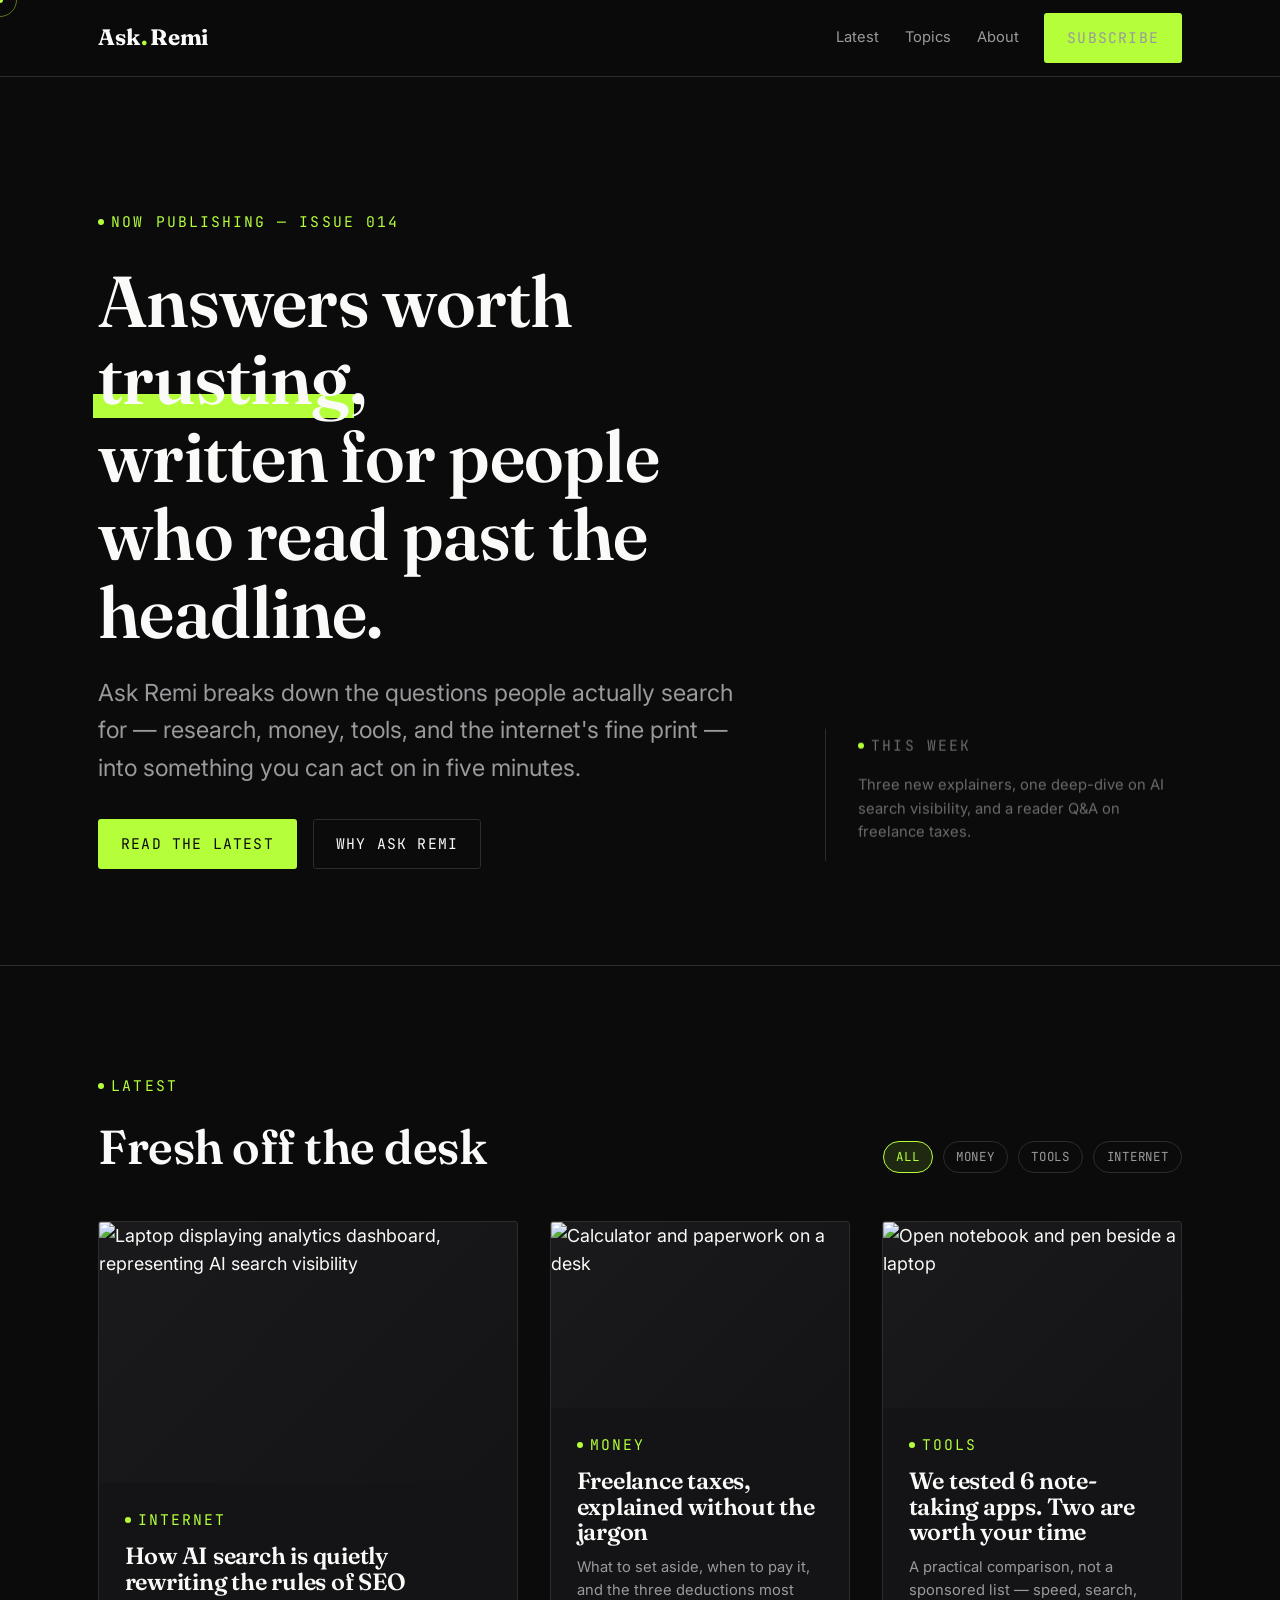
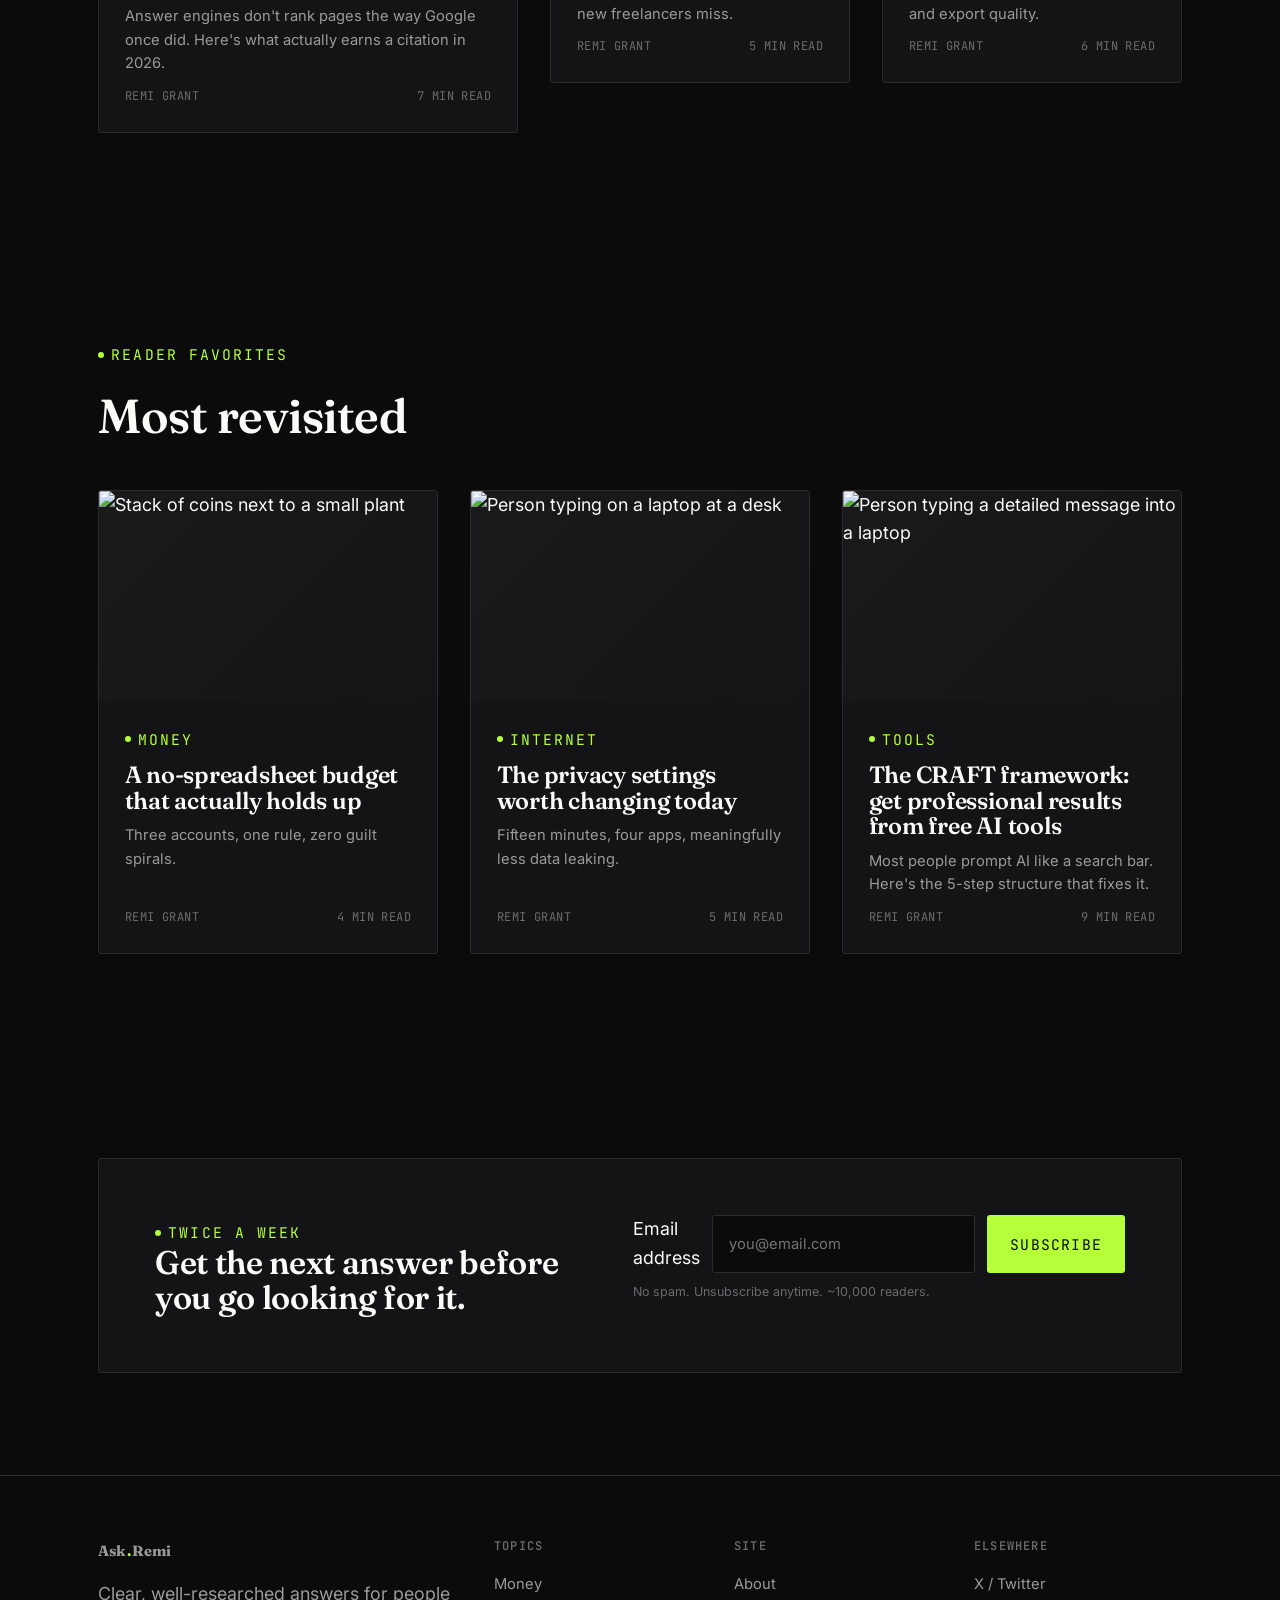
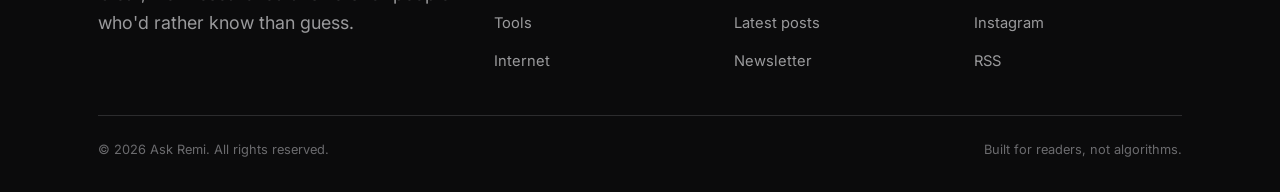
==== commit 33f809ec: "Add files via upload" ====
--- a/index.html
+++ b/index.html
@@ -186,14 +186,14 @@
           </div>
         </article>
         <article class="card" data-category="tools" data-reveal>
-          <a href="post-template.html" class="card-media">
-            <img src="https://images.unsplash.com/photo-1484480974693-6ca0a78fb36b?w=800&q=80" alt="Desk setup with monitor and keyboard">
+          <a href="craft-framework-ai-prompting-guide.html" class="card-media">
+            <img src="https://images.unsplash.com/photo-1531746790731-6c087fecd65a?w=800&q=80" alt="Person typing a detailed message into a laptop">
           </a>
           <div class="card-body">
             <span class="eyebrow">Tools</span>
-            <h3><a href="post-template.html">Is it finally time to switch from spreadsheets?</a></h3>
-            <p class="card-excerpt">A honest framework for when a "real" tool earns its keep.</p>
-            <div class="card-foot"><span>Remi Grant</span><span>6 min read</span></div>
+            <h3><a href="craft-framework-ai-prompting-guide.html">The CRAFT framework: get professional results from free AI tools</a></h3>
+            <p class="card-excerpt">Most people prompt AI like a search bar. Here's the 5-step structure that fixes it.</p>
+            <div class="card-foot"><span>Remi Grant</span><span>9 min read</span></div>
           </div>
         </article>
       </div>
--- a/styles.css
+++ b/styles.css
@@ -440,6 +440,10 @@
   font-style: italic;
 }
 .post-body figure { margin: 2.2em 0; }
+.post-body ul, .post-body ol { margin: 0 0 1.4em; padding-left: 1.4em; color: var(--grey-100); }
+.post-body ul li, .post-body ol li { margin-bottom: 0.6em; }
+.post-body ul li::marker { color: var(--accent); }
+.post-body strong { color: var(--white); }
 .post-body figure img { border-radius: var(--radius); }
 .post-body figcaption { font-family: var(--font-mono); font-size: 0.78rem; color: var(--grey-500); margin-top: 0.6em; }
 .post-body .video-embed { position: relative; padding-top: 56.25%; margin: 2.2em 0; border-radius: var(--radius); overflow: hidden; }
